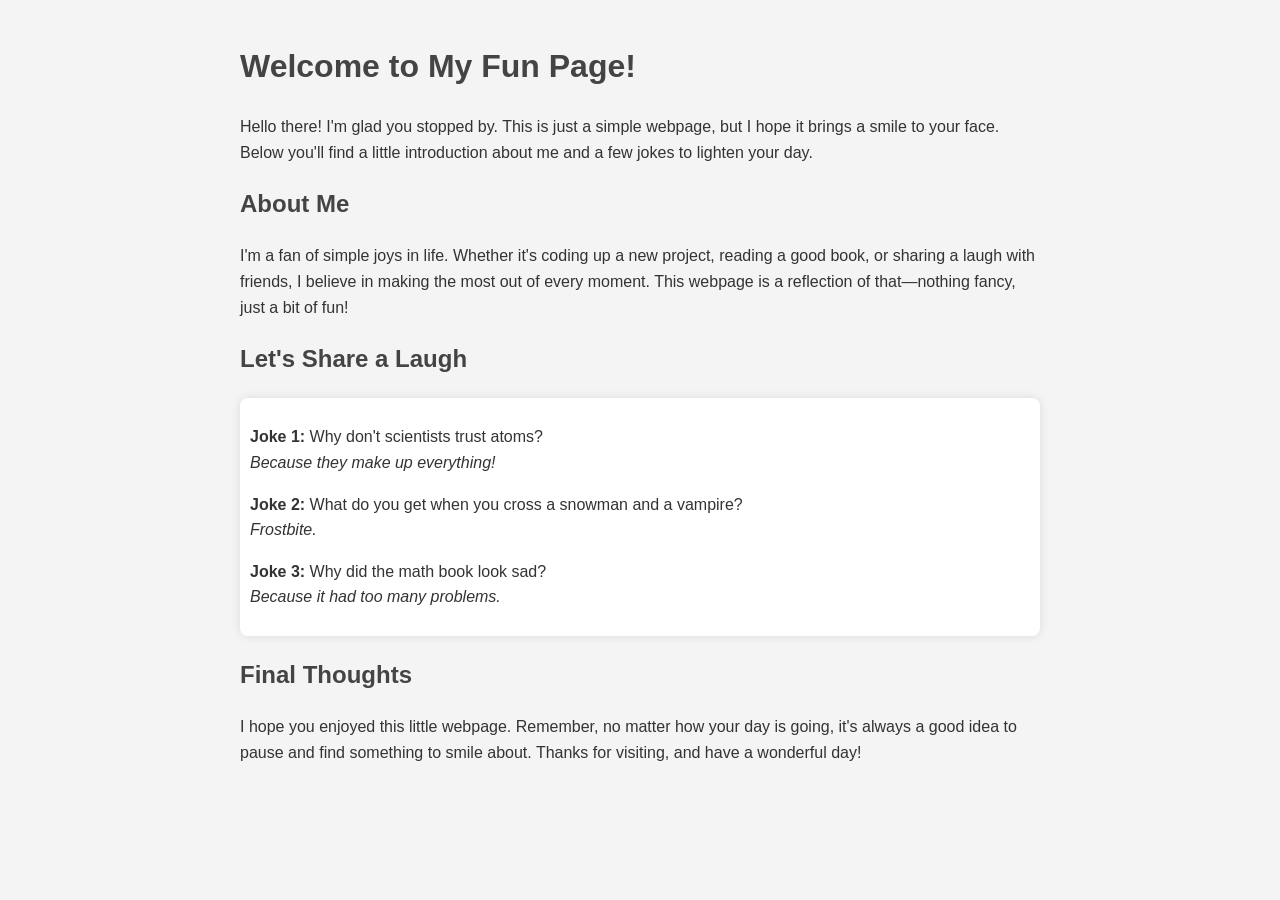
==== index.html @ 1a5c8ba3 "Create index.html" ====
<!DOCTYPE html>
<html lang="en">
<head>
    <meta charset="UTF-8">
    <meta name="viewport" content="width=device-width, initial-scale=1.0">
    <title>Welcome to My Fun Page!</title>
    <style>
        body {
            font-family: Arial, sans-serif;
            line-height: 1.6;
            max-width: 800px;
            margin: 0 auto;
            padding: 20px;
            background-color: #f4f4f4;
            color: #333;
        }
        h1, h2 {
            color: #444;
        }
        p {
            margin-bottom: 1em;
        }
        .jokes {
            background-color: #fff;
            padding: 10px;
            border-radius: 8px;
            box-shadow: 0 0 10px rgba(0,0,0,0.1);
        }
    </style>
</head>
<body>

    <h1>Welcome to My Fun Page!</h1>
    <p>Hello there! I'm glad you stopped by. This is just a simple webpage, but I hope it brings a smile to your face. Below you'll find a little introduction about me and a few jokes to lighten your day.</p>

    <h2>About Me</h2>
    <p>I'm a fan of simple joys in life. Whether it's coding up a new project, reading a good book, or sharing a laugh with friends, I believe in making the most out of every moment. This webpage is a reflection of that—nothing fancy, just a bit of fun!</p>

    <h2>Let's Share a Laugh</h2>
    <div class="jokes">
        <p><strong>Joke 1:</strong> Why don't scientists trust atoms? <br><em>Because they make up everything!</em></p>
        <p><strong>Joke 2:</strong> What do you get when you cross a snowman and a vampire? <br><em>Frostbite.</em></p>
        <p><strong>Joke 3:</strong> Why did the math book look sad? <br><em>Because it had too many problems.</em></p>
    </div>

    <h2>Final Thoughts</h2>
    <p>I hope you enjoyed this little webpage. Remember, no matter how your day is going, it's always a good idea to pause and find something to smile about. Thanks for visiting, and have a wonderful day!</p>

</body>
</html>
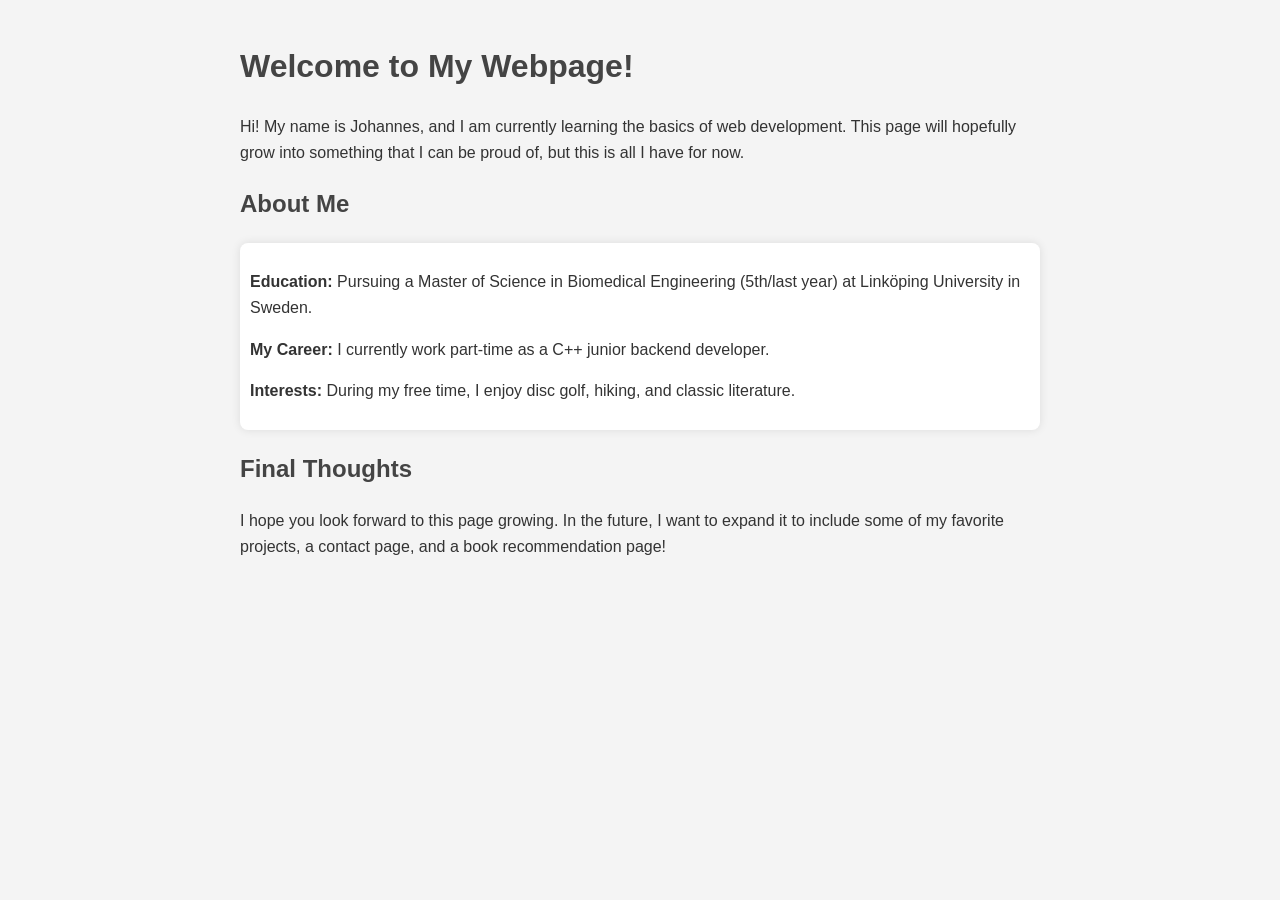
==== commit 8a15c1ed: "initial commit" ====
--- a/index.html
+++ b/index.html
@@ -3,7 +3,7 @@
 <head>
     <meta charset="UTF-8">
     <meta name="viewport" content="width=device-width, initial-scale=1.0">
-    <title>Welcome to My Fun Page!</title>
+    <title>Johannes Källstad</title>
     <style>
         body {
             font-family: Arial, sans-serif;
@@ -20,7 +20,7 @@
         p {
             margin-bottom: 1em;
         }
-        .jokes {
+        .info {
             background-color: #fff;
             padding: 10px;
             border-radius: 8px;
@@ -30,21 +30,19 @@
 </head>
 <body>
 
-    <h1>Welcome to My Fun Page!</h1>
-    <p>Hello there! I'm glad you stopped by. This is just a simple webpage, but I hope it brings a smile to your face. Below you'll find a little introduction about me and a few jokes to lighten your day.</p>
+    <h1>Welcome to My Webpage!</h1>
+    <p>Hi! My name is Johannes, and I am currently learning the basics of web development. This page will hopefully grow into something that I can be proud of, but this is all I have for now.</p>
 
     <h2>About Me</h2>
-    <p>I'm a fan of simple joys in life. Whether it's coding up a new project, reading a good book, or sharing a laugh with friends, I believe in making the most out of every moment. This webpage is a reflection of that—nothing fancy, just a bit of fun!</p>
-
-    <h2>Let's Share a Laugh</h2>
-    <div class="jokes">
-        <p><strong>Joke 1:</strong> Why don't scientists trust atoms? <br><em>Because they make up everything!</em></p>
-        <p><strong>Joke 2:</strong> What do you get when you cross a snowman and a vampire? <br><em>Frostbite.</em></p>
-        <p><strong>Joke 3:</strong> Why did the math book look sad? <br><em>Because it had too many problems.</em></p>
+    <div class="info">
+        <p><strong>Education:</strong> Pursuing a Master of Science in Biomedical Engineering (5th/last year) at Linköping University in Sweden.</p>
+        <p><strong>My Career:</strong> I currently work part-time as a C++ junior backend developer.</p>
+        <p><strong>Interests:</strong> During my free time, I enjoy disc golf, hiking, and classic literature.</p>
     </div>
 
     <h2>Final Thoughts</h2>
-    <p>I hope you enjoyed this little webpage. Remember, no matter how your day is going, it's always a good idea to pause and find something to smile about. Thanks for visiting, and have a wonderful day!</p>
+    <p>I hope you look forward to this page growing. In the future, I want to expand it to include some of my favorite projects, a contact page, and a book recommendation page!</p>
 
 </body>
 </html>
+
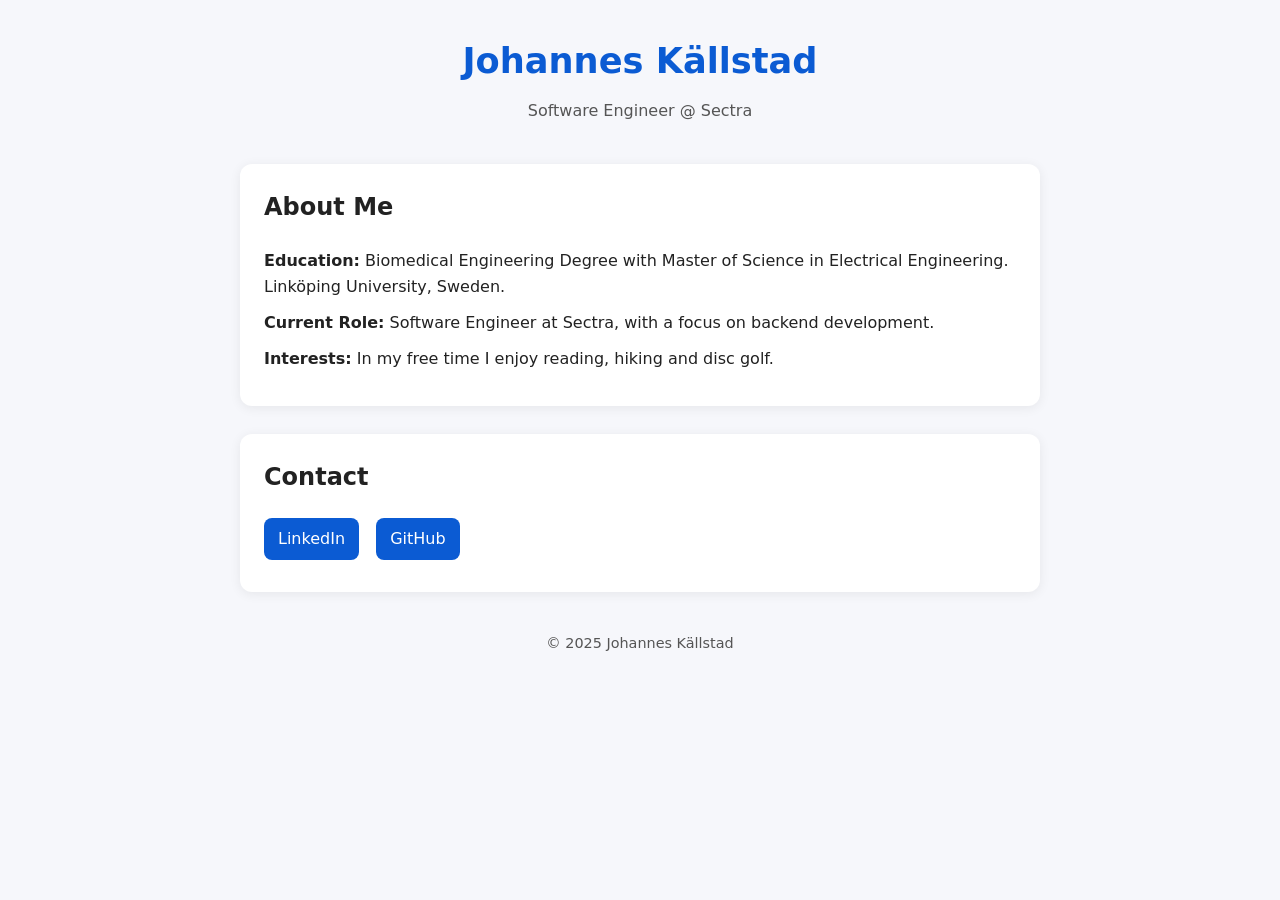
==== commit 4802df95: "updated information and added links to socials" ====
--- a/index.html
+++ b/index.html
@@ -1,48 +1,118 @@
 <!DOCTYPE html>
 <html lang="en">
 <head>
-    <meta charset="UTF-8">
-    <meta name="viewport" content="width=device-width, initial-scale=1.0">
-    <title>Johannes Källstad</title>
-    <style>
-        body {
-            font-family: Arial, sans-serif;
-            line-height: 1.6;
-            max-width: 800px;
-            margin: 0 auto;
-            padding: 20px;
-            background-color: #f4f4f4;
-            color: #333;
-        }
-        h1, h2 {
-            color: #444;
-        }
-        p {
-            margin-bottom: 1em;
-        }
-        .info {
-            background-color: #fff;
-            padding: 10px;
-            border-radius: 8px;
-            box-shadow: 0 0 10px rgba(0,0,0,0.1);
-        }
-    </style>
+  <meta charset="UTF-8" />
+  <meta name="viewport" content="width=device-width, initial-scale=1.0"/>
+  <title>Johannes Källstad</title>
+  <style>
+    :root {
+      --bg: #f6f7fb;
+      --fg: #222;
+      --muted: #555;
+      --card: #fff;
+      --shadow: 0 2px 12px rgba(0,0,0,0.07);
+      --accent: #0b5bd3;
+      --accent-ink: #fff;
+    }
+
+    body {
+      font-family: system-ui, -apple-system, "Segoe UI", Roboto, Arial, sans-serif;
+      line-height: 1.65;
+      margin: 0;
+      padding: 0;
+      background: var(--bg);
+      color: var(--fg);
+    }
+
+    .container {
+      max-width: 800px;
+      margin: 0 auto;
+      padding: 32px 20px;
+    }
+
+    header {
+      text-align: center;
+      margin-bottom: 40px;
+    }
+
+    header h1 {
+      margin: 0;
+      font-size: 2.2rem;
+      color: var(--accent);
+    }
+
+    header p {
+      margin-top: 8px;
+      color: var(--muted);
+    }
+
+    .card {
+      background: var(--card);
+      padding: 24px;
+      border-radius: 12px;
+      box-shadow: var(--shadow);
+      margin-bottom: 28px;
+    }
+
+    .card h2 {
+      margin-top: 0;
+      color: var(--fg);
+    }
+
+    .card p {
+      margin: 0.6em 0;
+    }
+
+    .contact-links a {
+      display: inline-block;
+      margin-right: 12px;
+      margin-bottom: 8px;
+      padding: 8px 14px;
+      border-radius: 8px;
+      text-decoration: none;
+      background: var(--accent);
+      color: var(--accent-ink);
+      transition: background 0.2s ease;
+    }
+
+    .contact-links a:hover {
+      background: #0847a5;
+    }
+
+    footer {
+      margin-top: 40px;
+      text-align: center;
+      color: var(--muted);
+      font-size: 0.9rem;
+    }
+  </style>
 </head>
 <body>
+  <div class="container">
+    <header>
+      <h1>Johannes Källstad</h1>
+      <p>Software Engineer @ Sectra</p>
+    </header>
 
-    <h1>Welcome to My Webpage!</h1>
-    <p>Hi! My name is Johannes, and I am currently learning the basics of web development. This page will hopefully grow into something that I can be proud of, but this is all I have for now.</p>
+    <section class="card">
+      <h2>About Me</h2>
+      <p><strong>Education:</strong> Biomedical Engineering Degree with Master of Science in Electrical Engineering. Linköping University, Sweden.</p>
+      <p><strong>Current Role:</strong> Software Engineer at Sectra, with a focus on backend development.</p>
+      <p><strong>Interests:</strong> In my free time I enjoy reading, hiking and disc golf.</p>
+    </section>
 
-    <h2>About Me</h2>
-    <div class="info">
-        <p><strong>Education:</strong> Pursuing a Master of Science in Biomedical Engineering (5th/last year) at Linköping University in Sweden.</p>
-        <p><strong>My Career:</strong> I currently work part-time as a C++ junior backend developer.</p>
-        <p><strong>Interests:</strong> During my free time, I enjoy disc golf, hiking, and classic literature.</p>
-    </div>
+    <section class="card">
+      <h2>Contact</h2>
+      <div class="contact-links">
+        <a href="https://www.linkedin.com/in/johannes-k%C3%A4llstad-13b89914a/" target="_blank">LinkedIn</a>
+        <a href="https://github.com/ohukainen" target="_blank">GitHub</a>
+      </div>
+    </section>
 
-    <h2>Final Thoughts</h2>
-    <p>I hope you look forward to this page growing. In the future, I want to expand it to include some of my favorite projects, a contact page, and a book recommendation page!</p>
-
+    <footer>
+      <p>© 2025 Johannes Källstad</p>
+    </footer>
+  </div>
 </body>
 </html>
 
